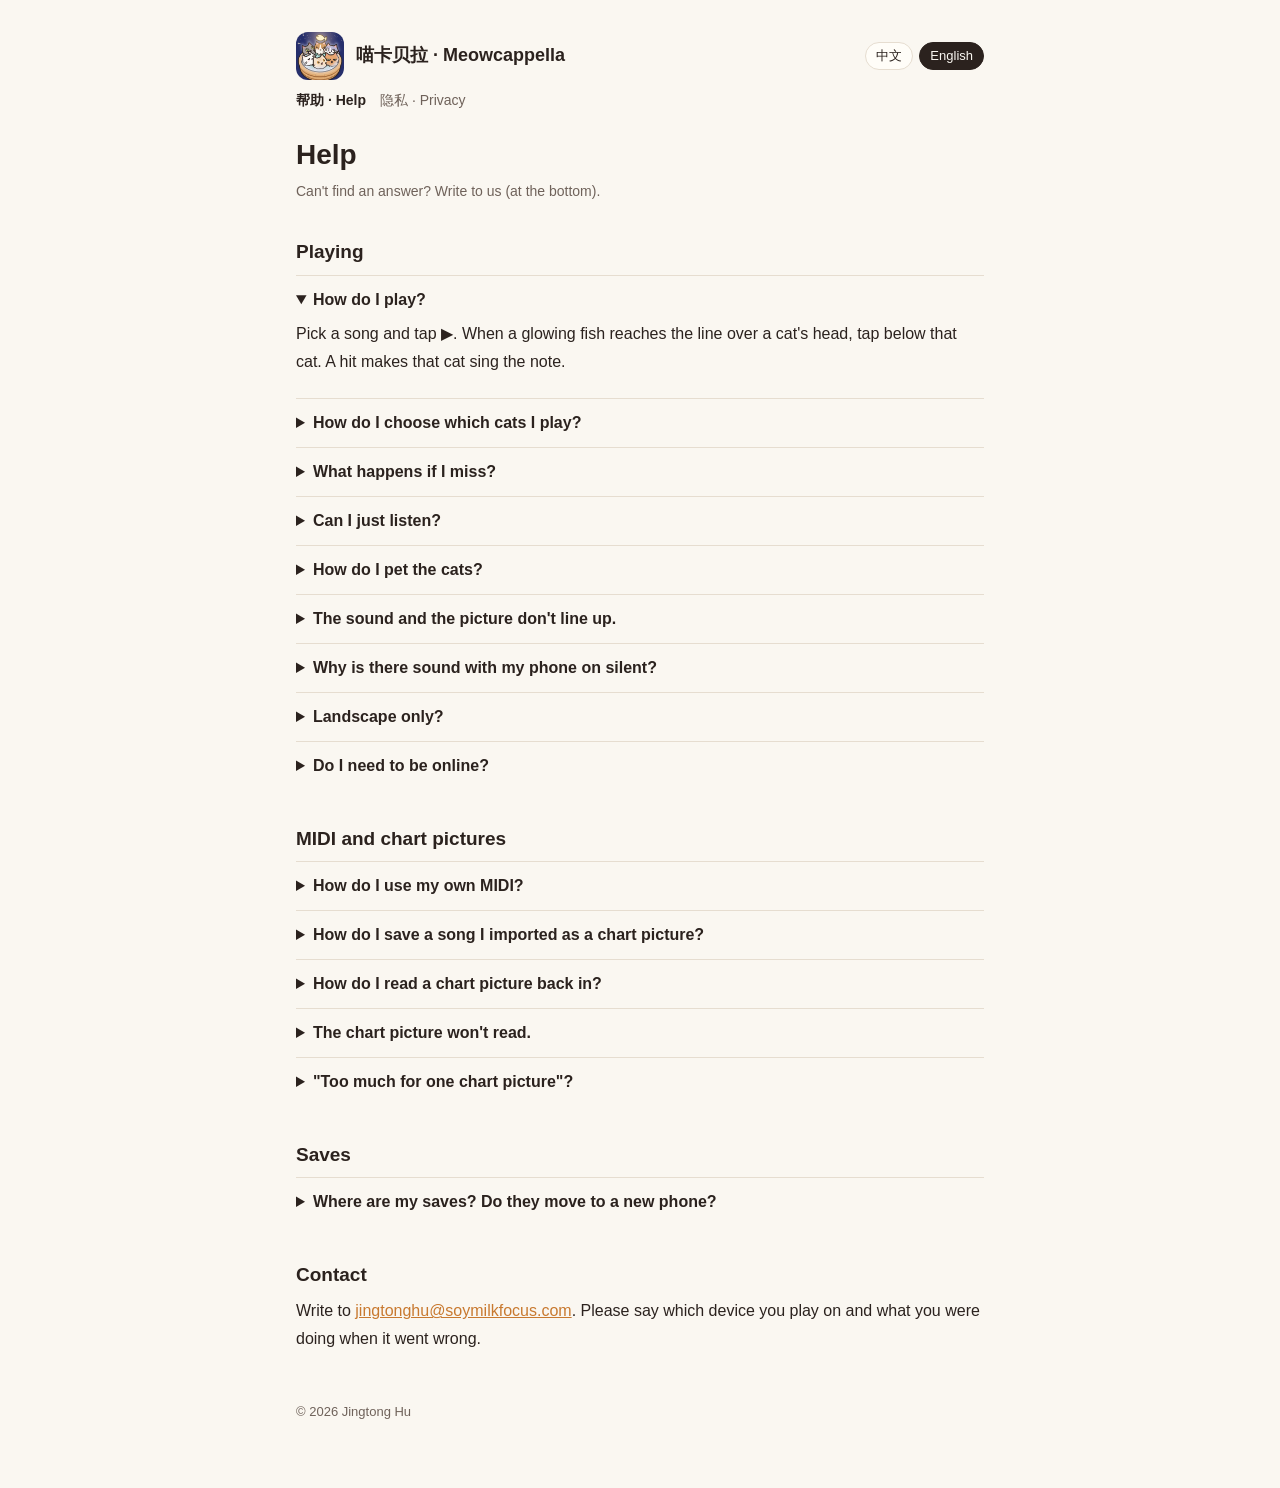
==== support.html @ f6c9191d "Meowcappella privacy policy and help pages (zh / en)" ====
<!doctype html>
<html lang="zh-CN" data-title-zh="帮助 · 喵卡贝拉" data-title-en="Help · Meowcappella">
<head>
<meta charset="utf-8">
<meta name="viewport" content="width=device-width, initial-scale=1">
<title>帮助 · 喵卡贝拉</title>
<link rel="icon" href="icon.png">
<link rel="stylesheet" href="site.css">
<script src="lang.js"></script>
</head>
<body>
<main>
<header class="top">
  <img src="icon.png" alt="">
  <span class="name">喵卡贝拉 · Meowcappella</span>
  <span class="langs"><button data-lang="zh" aria-pressed="true">中文</button><button data-lang="en" aria-pressed="false">English</button></span>
</header>
<nav class="pages"><a href="support.html" aria-current="page">帮助 · Help</a><a href="privacy.html">隐私 · Privacy</a></nav>

<article lang="zh-CN" data-l>
<h1>帮助</h1>
<p class="meta">找不到答案就写信给我们（在最下面）。</p>

<h2>玩</h2>
<details open><summary>怎么玩？</summary>
<p>选一首歌，点 ▶。发光的小鱼干落到猫头上的线时，点那只猫下面。点中了，那只猫就唱出这个音。</p></details>
<details><summary>怎么选自己控制哪几只猫？</summary>
<p>开始前点猫。1 到 6 只都可以，选得越多越难，其余的猫自己唱。</p></details>
<details><summary>按不准会怎样？</summary>
<p>没有失败。按漏了，猫也会接着唱完这首歌。</p></details>
<details><summary>可以只听不玩吗？</summary>
<p>可以。让六只猫自己把整首唱完，当作播放器来听。</p></details>
<details><summary>怎么撸猫？</summary>
<p>听歌或者玩的时候，点一下或者长按猫咪。</p></details>
<details><summary>声音和画面对不上？</summary>
<p>打开设置，调「音画同步」，提前或延后一点，找到顺手的位置。戴蓝牙耳机时常常要往后调。</p></details>
<details><summary>手机静音了还有声音？</summary>
<p>是的。喵卡贝拉像音乐 App 一样出声，静音开关不会关掉猫的歌声；猫开始唱时，别的 App 正在放的音乐会暂停。想小声一点，按音量键。</p></details>
<details><summary>只能横屏吗？</summary>
<p>是的，手机横过来玩。</p></details>
<details><summary>要联网吗？</summary>
<p>不用。也不用注册、登录。</p></details>

<h2>MIDI 和谱面图</h2>
<details><summary>怎么用自己的 MIDI？</summary>
<p>在首页的歌单里选「＋ 导入」，再选一个 MIDI 文件。猫会先学一遍，自己分好声部。点 ✎ 进温泉点歌本，可以把音给别的猫、挪高挪低、写音、试听，改了会自己存好。</p></details>
<details><summary>怎么把自己导入的歌存成谱面图？</summary>
<p>在歌单里选中这首歌，点分享的符号，谱面机就出来了。签个名（可以不填），勾上那句确认，按「印」，再点「存到相册」。</p></details>
<details><summary>怎么读回谱面图？</summary>
<p>在歌单里选「＋ 导入」，再选这张图。也可以直接拍下屏幕上显示的谱面图。</p></details>
<details><summary>谱面图读不出来？</summary>
<p>请用原图。被压得很小、裁过、加了滤镜的图可能读不出来。拍照时让整张图都在画面里，别反光。</p></details>
<details><summary>「一张谱面图装不下」？</summary>
<p>这首太长或音太多了。在点歌本里剪下一段，或者擦掉一些音。</p></details>

<h2>存档</h2>
<details><summary>存档在哪？换手机会带过去吗？</summary>
<p>存档只在这台设备上，不会自己跟到新手机。删掉游戏，存档也就没了。</p></details>

<h2>联系我们</h2>
<p>写信到 <a href="mailto:jingtonghu@soymilkfocus.com">jingtonghu@soymilkfocus.com</a>。请写上你用的设备，以及出问题时在做什么。</p>
</article>

<article lang="en" data-l>
<h1>Help</h1>
<p class="meta">Can't find an answer? Write to us (at the bottom).</p>

<h2>Playing</h2>
<details open><summary>How do I play?</summary>
<p>Pick a song and tap ▶. When a glowing fish reaches the line over a cat's head, tap below that cat. A hit makes that cat sing the note.</p></details>
<details><summary>How do I choose which cats I play?</summary>
<p>Tap the cats before you start. Anywhere from 1 to 6: the more you pick, the harder it gets. The other cats sing on their own.</p></details>
<details><summary>What happens if I miss?</summary>
<p>Nothing bad. There is no fail: the cats keep singing to the end of the song.</p></details>
<details><summary>Can I just listen?</summary>
<p>Yes. Let the six cats sing the whole song by themselves and use it as a music player.</p></details>
<details><summary>How do I pet the cats?</summary>
<p>While listening or playing, tap or hold a cat.</p></details>
<details><summary>The sound and the picture don't line up.</summary>
<p>Open Settings and move "Timing" earlier or later until it feels right. Bluetooth headphones often need it later.</p></details>
<details><summary>Why is there sound with my phone on silent?</summary>
<p>Meowcappella plays sound the way a music app does: the silent switch doesn't mute the cats, and music playing in another app pauses when the cats start singing. Use the volume buttons to make it quieter.</p></details>
<details><summary>Landscape only?</summary>
<p>Yes. Turn your phone sideways.</p></details>
<details><summary>Do I need to be online?</summary>
<p>No. No sign-up or sign-in either.</p></details>

<h2>MIDI and chart pictures</h2>
<details><summary>How do I use my own MIDI?</summary>
<p>In the song list on the home screen, choose "+ Import", then a MIDI file. The cats learn it first and share out the parts by themselves. Tap ✎ to open the Songbook: hand notes to another cat, move them up or down, write notes, listen. Changes save on their own.</p></details>
<details><summary>How do I save a song I imported as a chart picture?</summary>
<p>Pick the song in the song list, tap the share symbol and the Chartomat appears. Sign it (optional), tick the confirmation box, press Print, then "Save to Photos".</p></details>
<details><summary>How do I read a chart picture back in?</summary>
<p>In the song list choose "+ Import", then the picture. You can also photograph a chart picture shown on a screen.</p></details>
<details><summary>The chart picture won't read.</summary>
<p>Use the original picture. Pictures that were shrunk, cropped or filtered may not read. When taking a photo, keep the whole picture in frame and avoid glare.</p></details>
<details><summary>"Too much for one chart picture"?</summary>
<p>The song is too long or has too many notes. In the Songbook, cut out one part or erase some notes.</p></details>

<h2>Saves</h2>
<details><summary>Where are my saves? Do they move to a new phone?</summary>
<p>Saves stay on this device and don't follow you to a new one. Deleting the game deletes them.</p></details>

<h2>Contact</h2>
<p>Write to <a href="mailto:jingtonghu@soymilkfocus.com">jingtonghu@soymilkfocus.com</a>. Please say which device you play on and what you were doing when it went wrong.</p>
</article>

<footer>© 2026 Jingtong Hu</footer>
</main>
</body>
</html>
---- site.css ----
/* 喵卡贝拉 · 静态页共用样式。纸色底、暖墨字，和游戏的纸面画风一个颜色；夜里换成温泉的夜色。 */
:root {
  --paper: #faf7f1;
  --card: #fffdf8;
  --ink: #2b221e;
  --muted: #6f625a;
  --line: #e6ddd0;
  --accent: #c8792f;
  --mark: #f3c969;
  --code: #f1ebe0;
  color-scheme: light;
}
@media (prefers-color-scheme: dark) {
  :root:not([data-theme="light"]) {
    --paper: #161a2b;
    --card: #1e2338;
    --ink: #f1e9dc;
    --muted: #b3a998;
    --line: #333a55;
    --accent: #f0a85a;
    --mark: #8a6a2a;
    --code: #262c45;
    color-scheme: dark;
  }
}
:root[data-theme="dark"] {
  --paper: #161a2b; --card: #1e2338; --ink: #f1e9dc; --muted: #b3a998; --line: #333a55;
  --accent: #f0a85a; --mark: #8a6a2a; --code: #262c45; color-scheme: dark;
}
* { box-sizing: border-box; }
html { -webkit-text-size-adjust: 100%; }
body {
  margin: 0; background: var(--paper); color: var(--ink);
  font: 16px/1.75 -apple-system, BlinkMacSystemFont, "PingFang SC", "Hiragino Sans GB", "Microsoft YaHei", "Segoe UI", sans-serif;
}
main { max-width: 720px; margin: 0 auto; padding: 32px 16px 64px; }
header.top { display: flex; align-items: center; gap: 12px; flex-wrap: wrap; margin-bottom: 8px; }
header.top img { width: 48px; height: 48px; border-radius: 12px; }
header.top .name { font-weight: 700; font-size: 18px; }
nav.pages { display: flex; gap: 14px; flex-wrap: wrap; font-size: 14px; margin: 4px 0 24px; }
nav.pages a { color: var(--muted); text-decoration: none; }
nav.pages a[aria-current="page"] { color: var(--ink); font-weight: 600; }
.langs { margin-left: auto; display: flex; gap: 6px; }
.langs button {
  font: inherit; font-size: 13px; padding: 2px 10px; border-radius: 999px; cursor: pointer;
  border: 1px solid var(--line); background: var(--card); color: var(--ink);
}
.langs button[aria-pressed="true"] { background: var(--ink); color: var(--paper); border-color: var(--ink); }
h1 { font-size: 28px; line-height: 1.3; margin: 8px 0 4px; }
h2 { font-size: 19px; margin: 32px 0 6px; }
h3 { font-size: 16px; margin: 22px 0 4px; }
p, ul, ol { margin: 6px 0 12px; }
ul, ol { padding-left: 1.3em; }
li { margin: 3px 0; }
a { color: var(--accent); }
.meta { color: var(--muted); font-size: 14px; }
.lead { font-size: 18px; padding: 14px 16px; background: var(--card); border: 1px solid var(--line); border-radius: 12px; }
code, kbd { font-family: ui-monospace, Menlo, Consolas, monospace; font-size: .9em; background: var(--code); padding: 1px 5px; border-radius: 4px; }
.placeholder { background: var(--mark); color: var(--ink); padding: 0 4px; border-radius: 3px; }
details { border-top: 1px solid var(--line); padding: 10px 0; }
details summary { cursor: pointer; font-weight: 600; }
details[open] summary { margin-bottom: 4px; }
table { border-collapse: collapse; width: 100%; font-size: 15px; }
th, td { text-align: left; vertical-align: top; padding: 7px 10px 7px 0; border-bottom: 1px solid var(--line); }
th { color: var(--muted); font-weight: 500; white-space: nowrap; }
footer { margin-top: 48px; color: var(--muted); font-size: 13px; }
/* 两种语言都写在页面里；有脚本时只显示一种，没有脚本时两种都看得到。 */
html.js [lang="en"][data-l], html.js [lang="zh-CN"][data-l] { display: none; }
html.js.show-en [lang="en"][data-l], html.js.show-zh [lang="zh-CN"][data-l] { display: block; }
@media print { .langs, nav.pages { display: none; } html.js [data-l] { display: block !important; } }
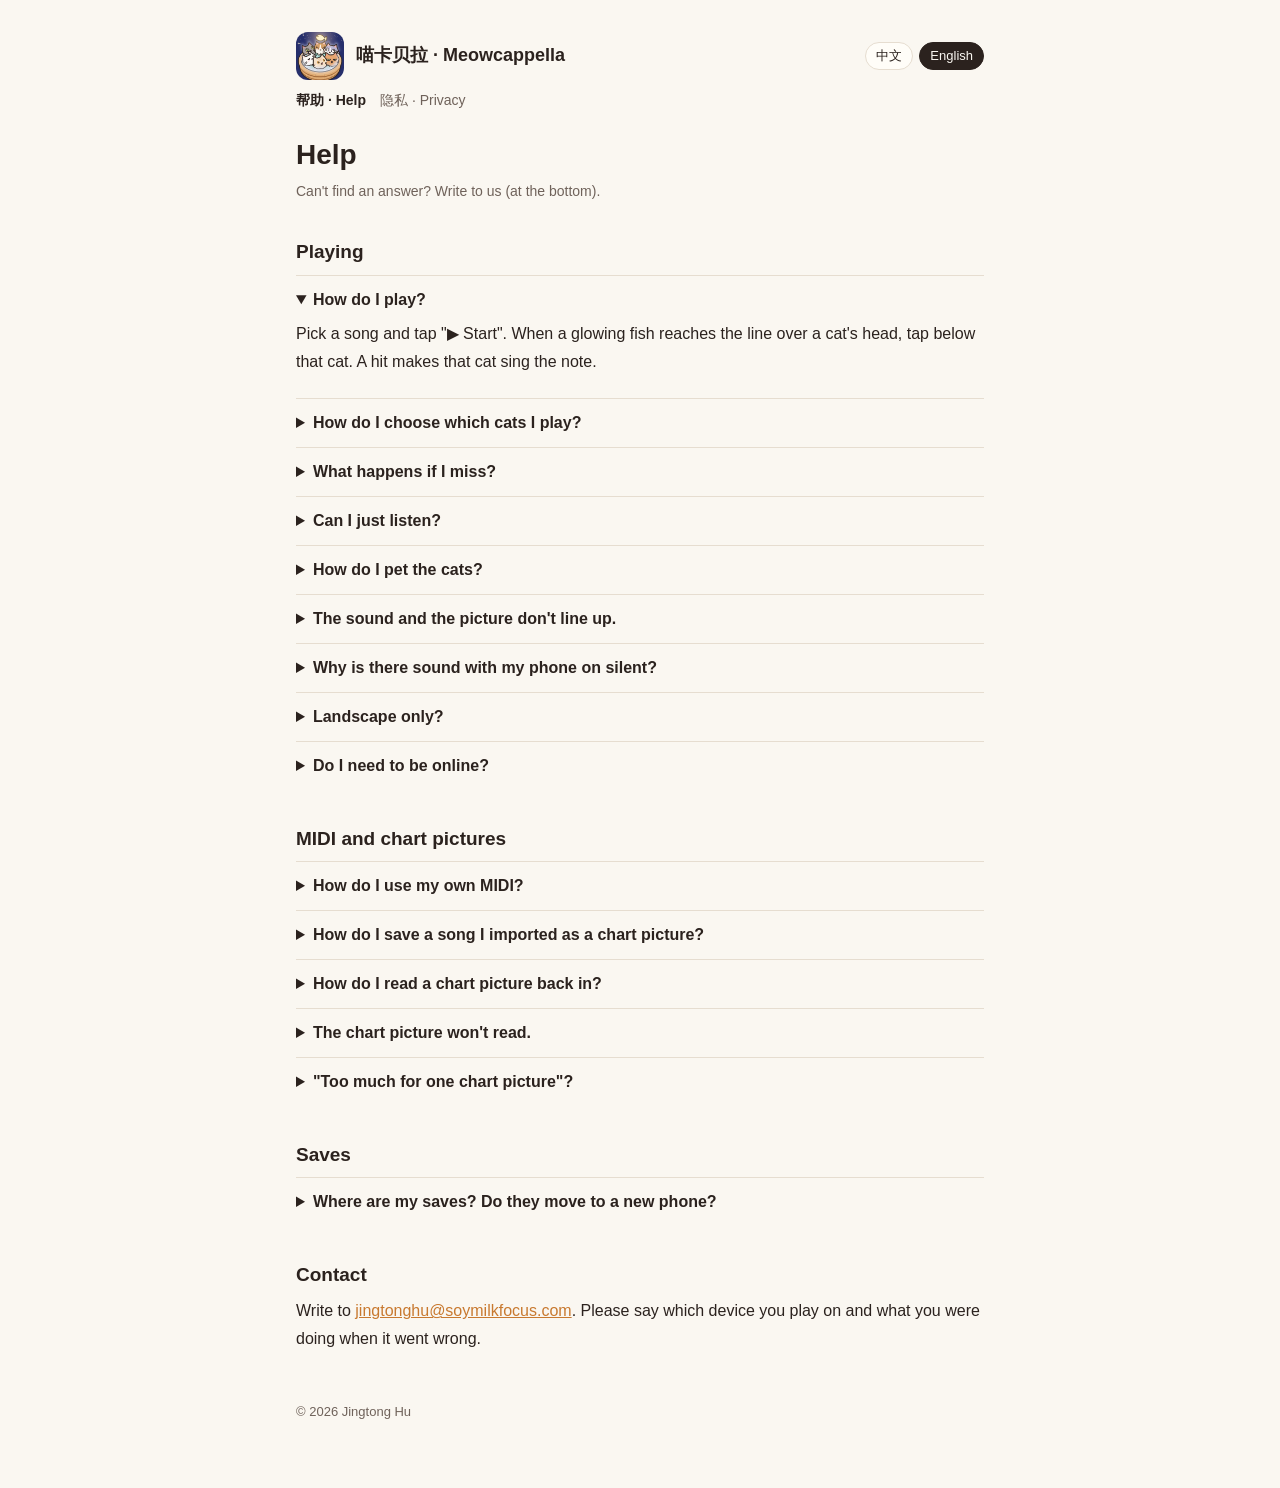
==== commit 6e4b9051: "Help: the home buttons now say ▶ Start / ✎ Edit score / Share" ====
--- a/support.html
+++ b/support.html
@@ -23,7 +23,7 @@
 
 <h2>玩</h2>
 <details open><summary>怎么玩？</summary>
-<p>选一首歌，点 ▶。发光的小鱼干落到猫头上的线时，点那只猫下面。点中了，那只猫就唱出这个音。</p></details>
+<p>选一首歌，点「▶ 开始」。发光的小鱼干落到猫头上的线时，点那只猫下面。点中了，那只猫就唱出这个音。</p></details>
 <details><summary>怎么选自己控制哪几只猫？</summary>
 <p>开始前点猫。1 到 6 只都可以，选得越多越难，其余的猫自己唱。</p></details>
 <details><summary>按不准会怎样？</summary>
@@ -43,9 +43,9 @@
 
 <h2>MIDI 和谱面图</h2>
 <details><summary>怎么用自己的 MIDI？</summary>
-<p>在首页的歌单里选「＋ 导入」，再选一个 MIDI 文件。猫会先学一遍，自己分好声部。点 ✎ 进温泉点歌本，可以把音给别的猫、挪高挪低、写音、试听，改了会自己存好。</p></details>
+<p>在首页的歌单里选「＋ 导入」，再选一个 MIDI 文件。猫会先学一遍，自己分好声部。点「✎ 改谱子」进温泉点歌本，可以把音给别的猫、挪高挪低、写音、试听，改了会自己存好。</p></details>
 <details><summary>怎么把自己导入的歌存成谱面图？</summary>
-<p>在歌单里选中这首歌，点分享的符号，谱面机就出来了。签个名（可以不填），勾上那句确认，按「印」，再点「存到相册」。</p></details>
+<p>在歌单里选中这首歌，点「分享」，谱面机就出来了。签个名（可以不填），勾上那句确认，按「印」，再点「存到相册」。</p></details>
 <details><summary>怎么读回谱面图？</summary>
 <p>在歌单里选「＋ 导入」，再选这张图。也可以直接拍下屏幕上显示的谱面图。</p></details>
 <details><summary>谱面图读不出来？</summary>
@@ -67,7 +67,7 @@
 
 <h2>Playing</h2>
 <details open><summary>How do I play?</summary>
-<p>Pick a song and tap ▶. When a glowing fish reaches the line over a cat's head, tap below that cat. A hit makes that cat sing the note.</p></details>
+<p>Pick a song and tap "▶ Start". When a glowing fish reaches the line over a cat's head, tap below that cat. A hit makes that cat sing the note.</p></details>
 <details><summary>How do I choose which cats I play?</summary>
 <p>Tap the cats before you start. Anywhere from 1 to 6: the more you pick, the harder it gets. The other cats sing on their own.</p></details>
 <details><summary>What happens if I miss?</summary>
@@ -87,9 +87,9 @@
 
 <h2>MIDI and chart pictures</h2>
 <details><summary>How do I use my own MIDI?</summary>
-<p>In the song list on the home screen, choose "+ Import", then a MIDI file. The cats learn it first and share out the parts by themselves. Tap ✎ to open the Songbook: hand notes to another cat, move them up or down, write notes, listen. Changes save on their own.</p></details>
+<p>In the song list on the home screen, choose "+ Import", then a MIDI file. The cats learn it first and share out the parts by themselves. Tap "✎ Edit score" to open the Songbook: hand notes to another cat, move them up or down, write notes, listen. Changes save on their own.</p></details>
 <details><summary>How do I save a song I imported as a chart picture?</summary>
-<p>Pick the song in the song list, tap the share symbol and the Chartomat appears. Sign it (optional), tick the confirmation box, press Print, then "Save to Photos".</p></details>
+<p>Pick the song in the song list, tap "Share" and the Chartomat appears. Sign it (optional), tick the confirmation box, press Print, then "Save to Photos".</p></details>
 <details><summary>How do I read a chart picture back in?</summary>
 <p>In the song list choose "+ Import", then the picture. You can also photograph a chart picture shown on a screen.</p></details>
 <details><summary>The chart picture won't read.</summary>
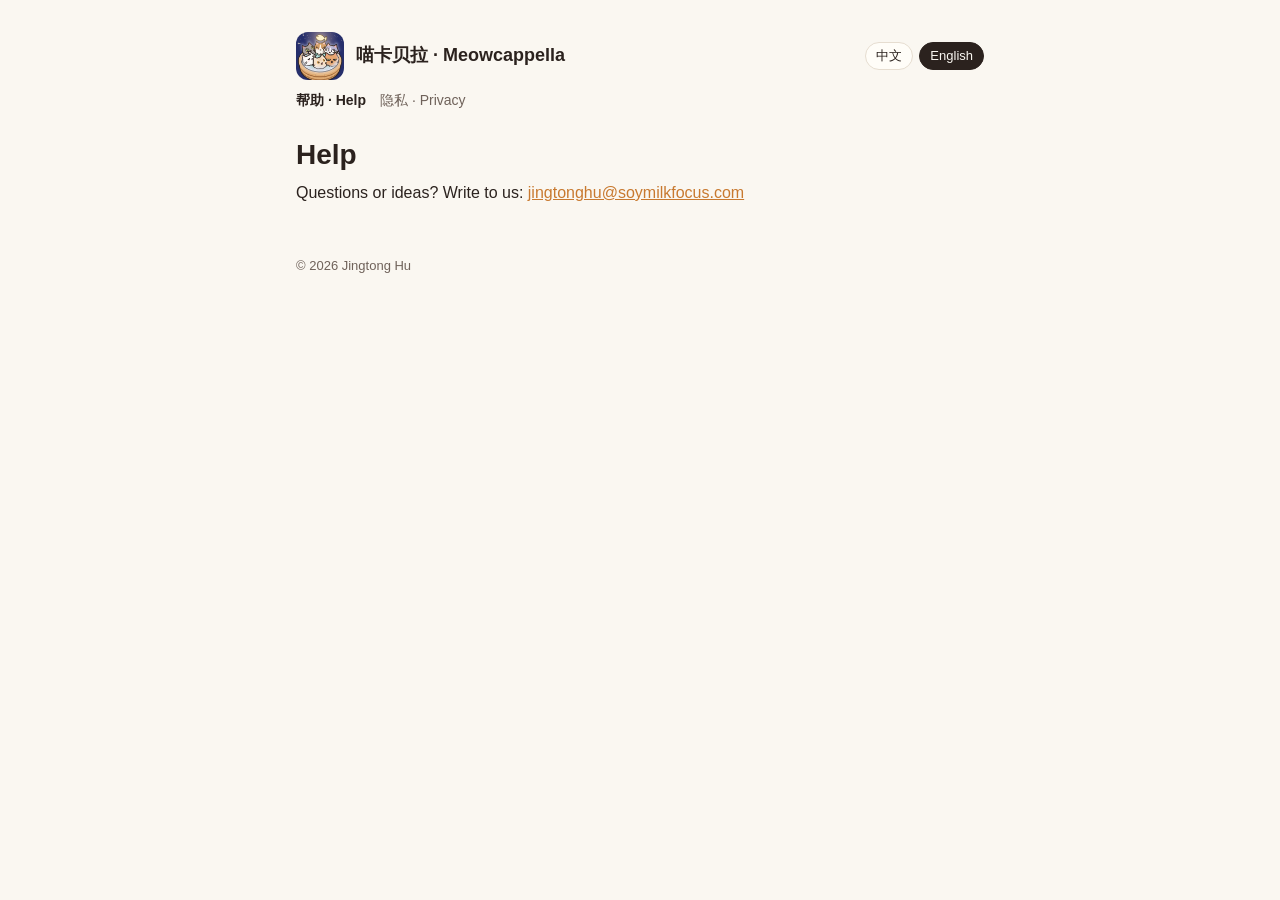
==== commit bfffd3e7: "Help: just the contact email (user: the FAQ is not needed)" ====
--- a/support.html
+++ b/support.html
@@ -19,90 +19,12 @@
 
 <article lang="zh-CN" data-l>
 <h1>帮助</h1>
-<p class="meta">找不到答案就写信给我们（在最下面）。</p>
-
-<h2>玩</h2>
-<details open><summary>怎么玩？</summary>
-<p>选一首歌，点「▶ 开始」。发光的小鱼干落到猫头上的线时，点那只猫下面。点中了，那只猫就唱出这个音。</p></details>
-<details><summary>怎么选自己控制哪几只猫？</summary>
-<p>开始前点猫。1 到 6 只都可以，选得越多越难，其余的猫自己唱。</p></details>
-<details><summary>按不准会怎样？</summary>
-<p>没有失败。按漏了，猫也会接着唱完这首歌。</p></details>
-<details><summary>可以只听不玩吗？</summary>
-<p>可以。让六只猫自己把整首唱完，当作播放器来听。</p></details>
-<details><summary>怎么撸猫？</summary>
-<p>听歌或者玩的时候，点一下或者长按猫咪。</p></details>
-<details><summary>声音和画面对不上？</summary>
-<p>打开设置，调「音画同步」，提前或延后一点，找到顺手的位置。戴蓝牙耳机时常常要往后调。</p></details>
-<details><summary>手机静音了还有声音？</summary>
-<p>是的。喵卡贝拉像音乐 App 一样出声，静音开关不会关掉猫的歌声；猫开始唱时，别的 App 正在放的音乐会暂停。想小声一点，按音量键。</p></details>
-<details><summary>只能横屏吗？</summary>
-<p>是的，手机横过来玩。</p></details>
-<details><summary>要联网吗？</summary>
-<p>不用。也不用注册、登录。</p></details>
-
-<h2>MIDI 和谱面图</h2>
-<details><summary>怎么用自己的 MIDI？</summary>
-<p>在首页的歌单里选「＋ 导入」，再选一个 MIDI 文件。猫会先学一遍，自己分好声部。点「✎ 改谱子」进温泉点歌本，可以把音给别的猫、挪高挪低、写音、试听，改了会自己存好。</p></details>
-<details><summary>怎么把自己导入的歌存成谱面图？</summary>
-<p>在歌单里选中这首歌，点「分享」，谱面机就出来了。签个名（可以不填），勾上那句确认，按「印」，再点「存到相册」。</p></details>
-<details><summary>怎么读回谱面图？</summary>
-<p>在歌单里选「＋ 导入」，再选这张图。也可以直接拍下屏幕上显示的谱面图。</p></details>
-<details><summary>谱面图读不出来？</summary>
-<p>请用原图。被压得很小、裁过、加了滤镜的图可能读不出来。拍照时让整张图都在画面里，别反光。</p></details>
-<details><summary>「一张谱面图装不下」？</summary>
-<p>这首太长或音太多了。在点歌本里剪下一段，或者擦掉一些音。</p></details>
-
-<h2>存档</h2>
-<details><summary>存档在哪？换手机会带过去吗？</summary>
-<p>存档只在这台设备上，不会自己跟到新手机。删掉游戏，存档也就没了。</p></details>
-
-<h2>联系我们</h2>
-<p>写信到 <a href="mailto:jingtonghu@soymilkfocus.com">jingtonghu@soymilkfocus.com</a>。请写上你用的设备，以及出问题时在做什么。</p>
+<p>有问题、有建议，写信给我们：<a href="mailto:jingtonghu@soymilkfocus.com">jingtonghu@soymilkfocus.com</a></p>
 </article>
 
 <article lang="en" data-l>
 <h1>Help</h1>
-<p class="meta">Can't find an answer? Write to us (at the bottom).</p>
-
-<h2>Playing</h2>
-<details open><summary>How do I play?</summary>
-<p>Pick a song and tap "▶ Start". When a glowing fish reaches the line over a cat's head, tap below that cat. A hit makes that cat sing the note.</p></details>
-<details><summary>How do I choose which cats I play?</summary>
-<p>Tap the cats before you start. Anywhere from 1 to 6: the more you pick, the harder it gets. The other cats sing on their own.</p></details>
-<details><summary>What happens if I miss?</summary>
-<p>Nothing bad. There is no fail: the cats keep singing to the end of the song.</p></details>
-<details><summary>Can I just listen?</summary>
-<p>Yes. Let the six cats sing the whole song by themselves and use it as a music player.</p></details>
-<details><summary>How do I pet the cats?</summary>
-<p>While listening or playing, tap or hold a cat.</p></details>
-<details><summary>The sound and the picture don't line up.</summary>
-<p>Open Settings and move "Timing" earlier or later until it feels right. Bluetooth headphones often need it later.</p></details>
-<details><summary>Why is there sound with my phone on silent?</summary>
-<p>Meowcappella plays sound the way a music app does: the silent switch doesn't mute the cats, and music playing in another app pauses when the cats start singing. Use the volume buttons to make it quieter.</p></details>
-<details><summary>Landscape only?</summary>
-<p>Yes. Turn your phone sideways.</p></details>
-<details><summary>Do I need to be online?</summary>
-<p>No. No sign-up or sign-in either.</p></details>
-
-<h2>MIDI and chart pictures</h2>
-<details><summary>How do I use my own MIDI?</summary>
-<p>In the song list on the home screen, choose "+ Import", then a MIDI file. The cats learn it first and share out the parts by themselves. Tap "✎ Edit score" to open the Songbook: hand notes to another cat, move them up or down, write notes, listen. Changes save on their own.</p></details>
-<details><summary>How do I save a song I imported as a chart picture?</summary>
-<p>Pick the song in the song list, tap "Share" and the Chartomat appears. Sign it (optional), tick the confirmation box, press Print, then "Save to Photos".</p></details>
-<details><summary>How do I read a chart picture back in?</summary>
-<p>In the song list choose "+ Import", then the picture. You can also photograph a chart picture shown on a screen.</p></details>
-<details><summary>The chart picture won't read.</summary>
-<p>Use the original picture. Pictures that were shrunk, cropped or filtered may not read. When taking a photo, keep the whole picture in frame and avoid glare.</p></details>
-<details><summary>"Too much for one chart picture"?</summary>
-<p>The song is too long or has too many notes. In the Songbook, cut out one part or erase some notes.</p></details>
-
-<h2>Saves</h2>
-<details><summary>Where are my saves? Do they move to a new phone?</summary>
-<p>Saves stay on this device and don't follow you to a new one. Deleting the game deletes them.</p></details>
-
-<h2>Contact</h2>
-<p>Write to <a href="mailto:jingtonghu@soymilkfocus.com">jingtonghu@soymilkfocus.com</a>. Please say which device you play on and what you were doing when it went wrong.</p>
+<p>Questions or ideas? Write to us: <a href="mailto:jingtonghu@soymilkfocus.com">jingtonghu@soymilkfocus.com</a></p>
 </article>
 
 <footer>© 2026 Jingtong Hu</footer>
